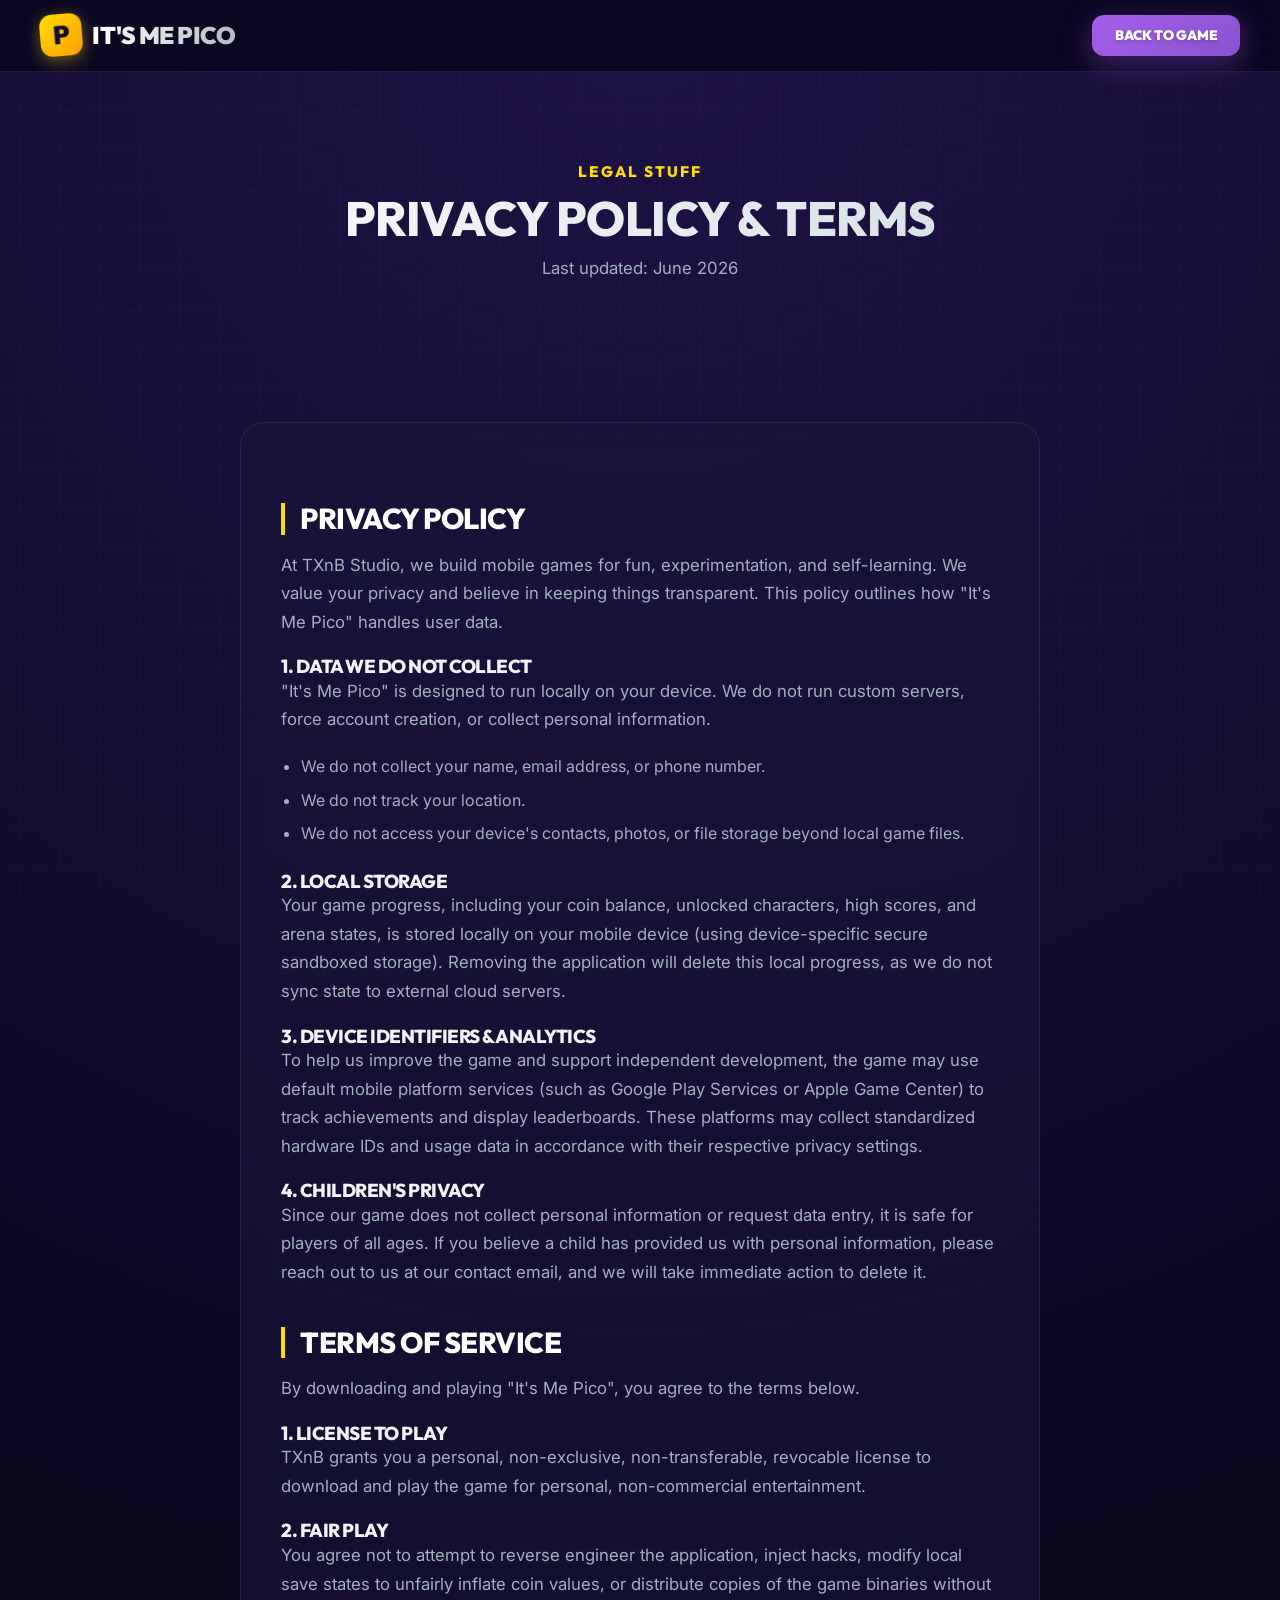
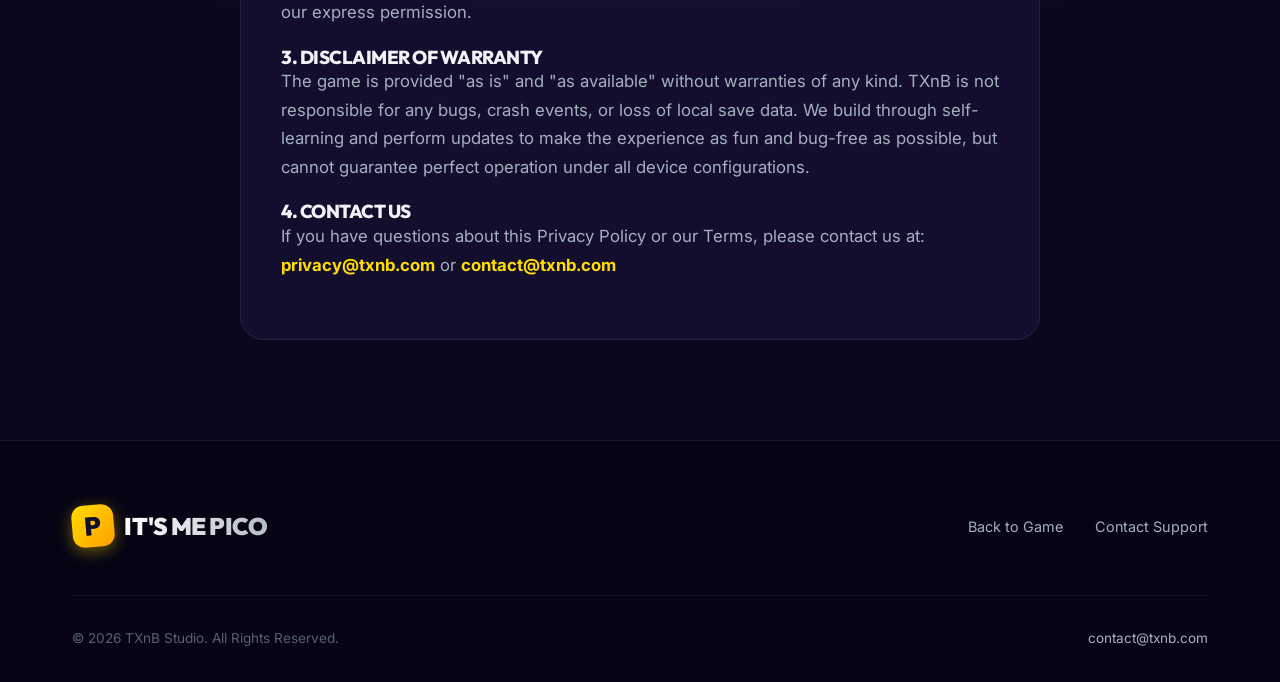
==== privacy.html @ 624c89ad "Initial commit: It's Me Pico mobile game website" ====
<!DOCTYPE html>
<html lang="en">
<head>
  <meta charset="UTF-8">
  <meta name="viewport" content="width=device-width, initial-scale=1.0">
  
  <!-- SEO Meta Tags -->
  <title>Privacy Policy & Terms | It's Me Pico by TXnB</title>
  <meta name="description" content="Read the Privacy Policy and Terms of Service for It's Me Pico, the mobile tile-coloring territory control game developed by TXnB.">
  <meta name="robots" content="noindex, follow">

  <!-- Favicon & Stylesheet -->
  <link rel="icon" type="image/png" href="assets/images/base_pico.png">
  <link rel="stylesheet" href="css/style.css">
</head>
<body>

  <!-- Floating Particles Canvas -->
  <canvas id="particles-canvas" aria-hidden="true"></canvas>

  <!-- Header Navigation -->
  <header class="main-header scrolled" id="header-nav-policy">
    <div class="nav-container">
      <a href="index.html" class="logo-link" id="nav-logo-link-policy">
        <div class="logo-icon" aria-hidden="true">P</div>
        <span class="logo-text">IT'S ME PICO</span>
      </a>
      <a href="index.html" class="btn btn-secondary" id="btn-back-home" style="padding: 0.6rem 1.4rem; font-size: 0.85rem; border-radius: 12px;">Back to Game</a>
    </div>
  </header>

  <!-- Policy Hero Section -->
  <section class="policy-hero" id="policy-hero">
    <div class="section-container" style="text-align: center;">
      <span class="section-subtitle">LEGAL STUFF</span>
      <h1 class="section-title">Privacy Policy & Terms</h1>
      <p style="margin-top: 10px; color: #a4b0be;">Last updated: June 2026</p>
    </div>
  </section>

  <!-- Policy Content Section -->
  <section class="policy-body" id="policy-content">
    <div class="section-container">
      <div class="glass-panel policy-text" id="policy-details-panel">
        
        <h2>Privacy Policy</h2>
        <p>
          At TXnB Studio, we build mobile games for fun, experimentation, and self-learning. We value your privacy and believe in keeping things transparent. This policy outlines how "It's Me Pico" handles user data.
        </p>
        
        <h3>1. Data We Do Not Collect</h3>
        <p>
          "It's Me Pico" is designed to run locally on your device. We do not run custom servers, force account creation, or collect personal information. 
        </p>
        <ul>
          <li>We do not collect your name, email address, or phone number.</li>
          <li>We do not track your location.</li>
          <li>We do not access your device's contacts, photos, or file storage beyond local game files.</li>
        </ul>

        <h3>2. Local Storage</h3>
        <p>
          Your game progress, including your coin balance, unlocked characters, high scores, and arena states, is stored locally on your mobile device (using device-specific secure sandboxed storage). Removing the application will delete this local progress, as we do not sync state to external cloud servers.
        </p>

        <h3>3. Device Identifiers & Analytics</h3>
        <p>
          To help us improve the game and support independent development, the game may use default mobile platform services (such as Google Play Services or Apple Game Center) to track achievements and display leaderboards. These platforms may collect standardized hardware IDs and usage data in accordance with their respective privacy settings.
        </p>

        <h3>4. Children's Privacy</h3>
        <p>
          Since our game does not collect personal information or request data entry, it is safe for players of all ages. If you believe a child has provided us with personal information, please reach out to us at our contact email, and we will take immediate action to delete it.
        </p>

        <h2 id="terms">Terms of Service</h2>
        <p>
          By downloading and playing "It's Me Pico", you agree to the terms below.
        </p>
        
        <h3>1. License to Play</h3>
        <p>
          TXnB grants you a personal, non-exclusive, non-transferable, revocable license to download and play the game for personal, non-commercial entertainment.
        </p>

        <h3>2. Fair Play</h3>
        <p>
          You agree not to attempt to reverse engineer the application, inject hacks, modify local save states to unfairly inflate coin values, or distribute copies of the game binaries without our express permission.
        </p>

        <h3>3. Disclaimer of Warranty</h3>
        <p>
          The game is provided "as is" and "as available" without warranties of any kind. TXnB is not responsible for any bugs, crash events, or loss of local save data. We build through self-learning and perform updates to make the experience as fun and bug-free as possible, but cannot guarantee perfect operation under all device configurations.
        </p>

        <h3>4. Contact Us</h3>
        <p>
          If you have questions about this Privacy Policy or our Terms, please contact us at:
          <br>
          <strong style="color: var(--pico-yellow);">privacy@txnb.com</strong> or <strong style="color: var(--pico-yellow);">contact@txnb.com</strong>
        </p>

      </div>
    </div>
  </section>

  <!-- Footer -->
  <footer class="main-footer" id="footer-navigation-policy">
    <div class="section-container">
      <div class="footer-top">
        <a href="index.html" class="logo-link" id="footer-logo-link-policy">
          <div class="logo-icon" aria-hidden="true">P</div>
          <span class="logo-text">IT'S ME PICO</span>
        </a>
        <div class="footer-nav">
          <a href="index.html" class="footer-nav-link" id="footer-link-home-policy">Back to Game</a>
          <a href="index.html#contact" class="footer-nav-link" id="footer-link-support-policy">Contact Support</a>
        </div>
      </div>
      
      <div class="footer-bottom">
        <div class="copyright-text" id="footer-copyright-readout-policy">© 2026 TXnB Studio. All Rights Reserved.</div>
        <div class="footer-email" id="footer-contact-email-policy">contact@txnb.com</div>
      </div>
    </div>
  </footer>

  <!-- Scripts -->
  <script src="js/particles.js"></script>
</body>
</html>
---- css/style.css ----
/*
 * CSS Style System - It's Me Pico Gaming Website
 * Designed by Antigravity (Google DeepMind)
 * Theme: Clash Royale, Fall Guys, & Monument Valley fusion
 */

@import url('https://fonts.googleapis.com/css2?family=Outfit:wght@400;600;800;900&family=Inter:wght@300;400;600;700&display=swap');

:root {
  /* Colors */
  --bg-dark: #0a071e;
  --bg-dark-purple: #120e2e;
  --bg-card: rgba(25, 20, 58, 0.6);
  --border-glass: rgba(255, 255, 255, 0.08);
  --border-glass-hover: rgba(255, 255, 255, 0.2);
  
  --pico-yellow: #FFDD00;
  --pico-yellow-glow: rgba(255, 221, 0, 0.4);
  --pico-purple: #9b51e0;
  --pico-purple-glow: rgba(155, 81, 224, 0.4);
  --pico-red: #ff4757;
  --pico-red-glow: rgba(255, 71, 87, 0.4);
  --pico-blue: #2ed573;
  --pico-blue-glow: rgba(46, 213, 115, 0.4);
  --pico-white: #ffffff;
  --pico-cream: #f1f2f6;

  /* Typography */
  --font-heading: 'Outfit', sans-serif;
  --font-body: 'Inter', sans-serif;
  
  /* Layout */
  --container-width: 1200px;
  --transition-smooth: all 0.3s cubic-bezier(0.25, 0.8, 0.25, 1);
  --transition-bounce: all 0.5s cubic-bezier(0.175, 0.885, 0.32, 1.275);
}

/* Reset */
* {
  margin: 0;
  padding: 0;
  box-sizing: border-box;
  outline: none;
}

html {
  scroll-behavior: smooth;
  font-size: 16px;
  background-color: var(--bg-dark);
}

body {
  font-family: var(--font-body);
  color: var(--pico-cream);
  line-height: 1.6;
  overflow-x: hidden;
  position: relative;
  background: radial-gradient(circle at 50% 0%, #1e1346 0%, var(--bg-dark) 70%);
}

/* Background Grid Overlay */
body::before {
  content: '';
  position: fixed;
  top: 0;
  left: 0;
  width: 100vw;
  height: 100vh;
  background-image: 
    linear-gradient(rgba(255, 255, 255, 0.02) 1px, transparent 1px),
    linear-gradient(90deg, rgba(255, 255, 255, 0.02) 1px, transparent 1px);
  background-size: 40px 40px;
  background-position: center;
  z-index: 1;
  pointer-events: none;
}

canvas#particles-canvas {
  position: fixed;
  top: 0;
  left: 0;
  width: 100%;
  height: 100%;
  z-index: 2;
  pointer-events: none;
}

/* Typography & Headers */
h1, h2, h3, h4, h5, h6 {
  font-family: var(--font-heading);
  font-weight: 800;
  text-transform: uppercase;
  letter-spacing: -0.5px;
  line-height: 1.1;
}

p {
  color: #a4b0be;
  font-size: 1.05rem;
}

a {
  text-decoration: none;
  color: inherit;
}

/* Buttons */
.btn {
  display: inline-flex;
  align-items: center;
  justify-content: center;
  padding: 1rem 2.2rem;
  font-family: var(--font-heading);
  font-weight: 900;
  font-size: 1.1rem;
  text-transform: uppercase;
  border-radius: 50px;
  border: none;
  cursor: pointer;
  position: relative;
  overflow: hidden;
  transition: var(--transition-bounce);
  box-shadow: 0 8px 24px rgba(0, 0, 0, 0.3);
  text-shadow: 0 2px 4px rgba(0,0,0,0.2);
  z-index: 10;
}

.btn-primary {
  background: linear-gradient(135deg, #ffe000 0%, #ff9f00 100%);
  color: #2f3542;
  box-shadow: 0 8px 30px var(--pico-yellow-glow);
}

.btn-primary:hover {
  transform: translateY(-4px) scale(1.03);
  box-shadow: 0 12px 35px rgba(255, 221, 0, 0.6);
}

.btn-secondary {
  background: linear-gradient(135deg, #a55eea 0%, #8854d0 100%);
  color: #fff;
  box-shadow: 0 8px 30px var(--pico-purple-glow);
}

.btn-secondary:hover {
  transform: translateY(-4px) scale(1.03);
  box-shadow: 0 12px 35px rgba(155, 81, 224, 0.6);
}

.btn::after {
  content: '';
  position: absolute;
  top: -50%;
  left: -60%;
  width: 30%;
  height: 200%;
  background: rgba(255, 255, 255, 0.35);
  transform: rotate(30deg);
  transition: none;
  pointer-events: none;
}

.btn:hover::after {
  left: 140%;
  transition: all 0.6s ease-in-out;
}

.btn-download-icon {
  margin-right: 12px;
  width: 24px;
  height: 24px;
  fill: currentColor;
}

/* Glassmorphism Containers */
.glass-panel {
  background: var(--bg-card);
  backdrop-filter: blur(12px);
  -webkit-backdrop-filter: blur(12px);
  border: 1px solid var(--border-glass);
  border-radius: 24px;
  padding: 2.5rem;
  transition: var(--transition-smooth);
}

.glass-panel:hover {
  border-color: var(--border-glass-hover);
  box-shadow: 0 15px 35px rgba(0, 0, 0, 0.4);
}

/* Header & Navigation */
header.main-header {
  position: fixed;
  top: 0;
  left: 0;
  width: 100%;
  padding: 1.25rem 2rem;
  z-index: 100;
  transition: var(--transition-smooth);
}

header.main-header.scrolled {
  background: rgba(10, 7, 30, 0.85);
  backdrop-filter: blur(16px);
  -webkit-backdrop-filter: blur(16px);
  border-bottom: 1px solid var(--border-glass);
  padding: 0.9rem 2rem;
}

.nav-container {
  max-width: var(--container-width);
  margin: 0 auto;
  display: flex;
  justify-content: space-between;
  align-items: center;
}

.logo-link {
  display: flex;
  align-items: center;
  gap: 10px;
}

.logo-icon {
  width: 42px;
  height: 42px;
  background: linear-gradient(135deg, var(--pico-yellow) 0%, #ff9f00 100%);
  border-radius: 12px;
  display: flex;
  align-items: center;
  justify-content: center;
  font-family: var(--font-heading);
  font-weight: 900;
  font-size: 1.6rem;
  color: #120e2e;
  box-shadow: 0 4px 15px var(--pico-yellow-glow);
  transform: rotate(-5deg);
  transition: var(--transition-bounce);
}

.logo-link:hover .logo-icon {
  transform: rotate(5deg) scale(1.1);
}

.logo-text {
  font-family: var(--font-heading);
  font-weight: 900;
  font-size: 1.5rem;
  letter-spacing: -0.5px;
  background: linear-gradient(to right, #fff, #b2bec3);
  -webkit-background-clip: text;
  -webkit-text-fill-color: transparent;
}

.main-nav ul {
  display: flex;
  list-style: none;
  gap: 2rem;
  align-items: center;
}

.nav-link {
  font-family: var(--font-heading);
  font-weight: 600;
  font-size: 0.95rem;
  text-transform: uppercase;
  letter-spacing: 0.5px;
  color: #a4b0be;
  transition: var(--transition-smooth);
  position: relative;
  padding: 5px 0;
}

.nav-link::after {
  content: '';
  position: absolute;
  bottom: 0;
  left: 0;
  width: 0;
  height: 3px;
  background: var(--pico-yellow);
  border-radius: 3px;
  transition: var(--transition-smooth);
}

.nav-link:hover {
  color: #fff;
}

.nav-link:hover::after {
  width: 100%;
}

/* Mobile Nav Toggle */
.mobile-toggle {
  display: none;
  background: none;
  border: none;
  cursor: pointer;
  flex-direction: column;
  gap: 6px;
  z-index: 110;
}

.mobile-toggle span {
  display: block;
  width: 28px;
  height: 3px;
  background-color: #fff;
  border-radius: 3px;
  transition: var(--transition-smooth);
}

/* Hero Section */
.hero {
  position: relative;
  min-height: 100vh;
  padding-top: 150px;
  padding-bottom: 80px;
  display: flex;
  align-items: center;
  overflow: hidden;
  z-index: 5;
}

.hero-container {
  max-width: var(--container-width);
  margin: 0 auto;
  padding: 0 2rem;
  width: 100%;
  display: grid;
  grid-template-columns: 1.1fr 0.9fr;
  gap: 4rem;
  align-items: center;
}

.hero-badge {
  display: inline-flex;
  align-items: center;
  background: rgba(255, 221, 0, 0.1);
  border: 1px solid rgba(255, 221, 0, 0.2);
  color: var(--pico-yellow);
  padding: 6px 16px;
  border-radius: 50px;
  font-family: var(--font-heading);
  font-weight: 800;
  font-size: 0.85rem;
  text-transform: uppercase;
  letter-spacing: 1px;
  margin-bottom: 1.5rem;
  animation: pulse-ring 2s infinite;
}

.hero-title {
  font-size: 4.8rem;
  line-height: 0.95;
  margin-bottom: 0.5rem;
  background: linear-gradient(135deg, #fff 30%, #ffd200 100%);
  -webkit-background-clip: text;
  -webkit-text-fill-color: transparent;
  filter: drop-shadow(0 4px 12px rgba(0,0,0,0.3));
}

.hero-subtitle {
  font-size: 2.2rem;
  color: var(--pico-purple);
  margin-bottom: 1.5rem;
  font-family: var(--font-heading);
  text-transform: uppercase;
  font-weight: 900;
}

.hero-desc {
  font-size: 1.2rem;
  margin-bottom: 2.5rem;
  color: #b2bec3;
  max-width: 550px;
}

.hero-actions {
  display: flex;
  gap: 1.5rem;
  flex-wrap: wrap;
}

.hero-media {
  position: relative;
  display: flex;
  justify-content: center;
  align-items: center;
}

.hero-arena-bg {
  position: absolute;
  width: 140%;
  height: 140%;
  object-fit: contain;
  opacity: 0.35;
  filter: blur(10px);
  pointer-events: none;
  animation: float 8s ease-in-out infinite alternate;
  z-index: 1;
}

.hero-canvas-frame {
  position: relative;
  z-index: 3;
  width: 320px;
  height: 580px;
  background: #0d0925;
  border-radius: 36px;
  border: 10px solid #221c4b;
  box-shadow: 0 25px 60px rgba(0,0,0,0.6), 0 0 40px rgba(155, 81, 224, 0.2);
  overflow: hidden;
  transform: rotate(2deg);
  transition: var(--transition-bounce);
}

.hero-canvas-frame:hover {
  transform: rotate(0deg) scale(1.02);
  box-shadow: 0 35px 80px rgba(0,0,0,0.8), 0 0 50px rgba(255, 221, 0, 0.3);
}

/* Simulated Gameplay Battle inside Frame */
.mini-gameplay-container {
  width: 100%;
  height: 100%;
  position: relative;
  display: flex;
  flex-direction: column;
}

.mini-gameplay-header {
  height: 60px;
  background: #19143a;
  border-bottom: 2px solid #221c4b;
  display: flex;
  align-items: center;
  justify-content: space-between;
  padding: 0 15px;
  font-family: var(--font-heading);
  z-index: 5;
}

.mini-timer {
  background: #ff4757;
  padding: 4px 10px;
  border-radius: 10px;
  font-size: 0.85rem;
  font-weight: 800;
  letter-spacing: 0.5px;
}

.mini-score-bar {
  flex: 1;
  margin: 0 10px;
  height: 16px;
  background: #2f2560;
  border-radius: 8px;
  overflow: hidden;
  display: flex;
  position: relative;
}

.mini-score-left {
  width: 50%;
  background: var(--pico-yellow);
  transition: width 0.3s ease;
}

.mini-score-right {
  width: 50%;
  background: var(--pico-purple);
  transition: width 0.3s ease;
}

.mini-score-text {
  position: absolute;
  top: 0;
  left: 0;
  width: 100%;
  height: 100%;
  display: flex;
  justify-content: space-between;
  align-items: center;
  padding: 0 8px;
  font-size: 0.65rem;
  font-weight: 900;
  color: #fff;
  text-shadow: 1px 1px 0 rgba(0,0,0,0.8);
}

.mini-coins-hud {
  font-size: 0.8rem;
  font-weight: 900;
  color: var(--pico-yellow);
  display: flex;
  align-items: center;
  gap: 3px;
}

.mini-gameplay-grid {
  flex: 1;
  background: #110d29;
  display: grid;
  grid-template-columns: repeat(6, 1fr);
  grid-template-rows: repeat(10, 1fr);
  gap: 2px;
  padding: 6px;
  position: relative;
}

.mini-grid-tile {
  background: #1c1642;
  border-radius: 4px;
  transition: background-color 0.4s ease, transform 0.2s ease;
}

.mini-grid-tile.colored-yellow {
  background-color: var(--pico-yellow);
  box-shadow: inset 0 0 6px rgba(0,0,0,0.15), 0 0 4px var(--pico-yellow-glow);
}

.mini-grid-tile.colored-purple {
  background-color: var(--pico-purple);
  box-shadow: inset 0 0 6px rgba(0,0,0,0.15), 0 0 4px var(--pico-purple-glow);
}

/* Characters floating inside the grid */
.mini-character {
  position: absolute;
  width: 32px;
  height: 32px;
  border-radius: 50%;
  display: flex;
  align-items: center;
  justify-content: center;
  font-weight: 900;
  font-size: 0.9rem;
  box-shadow: 0 4px 10px rgba(0,0,0,0.5);
  transition: left 0.4s cubic-bezier(0.18, 0.89, 0.32, 1.28), top 0.4s cubic-bezier(0.18, 0.89, 0.32, 1.28);
  z-index: 4;
}

.mini-character.yellow-char {
  background: var(--pico-yellow);
  border: 2px solid #fff;
  color: #000;
}

.mini-character.purple-char {
  background: var(--pico-purple);
  border: 2px solid #fff;
  color: #fff;
}

.mini-particles-layer {
  position: absolute;
  top: 0;
  left: 0;
  width: 100%;
  height: 100%;
  pointer-events: none;
  z-index: 3;
}

/* Sections General */
section {
  position: relative;
  z-index: 10;
  padding: 100px 0;
}

.section-container {
  max-width: var(--container-width);
  margin: 0 auto;
  padding: 0 2rem;
}

.section-header {
  text-align: center;
  margin-bottom: 4.5rem;
}

.section-subtitle {
  color: var(--pico-yellow);
  font-family: var(--font-heading);
  font-weight: 800;
  font-size: 0.95rem;
  letter-spacing: 2px;
  text-transform: uppercase;
  display: block;
  margin-bottom: 0.5rem;
}

.section-title {
  font-size: 3rem;
  background: linear-gradient(to right, #fff, #cfd9df);
  -webkit-background-clip: text;
  -webkit-text-fill-color: transparent;
}

/* About Section */
.about-grid {
  display: grid;
  grid-template-columns: 1fr 1fr;
  gap: 4rem;
  align-items: center;
}

.about-features {
  display: grid;
  grid-template-columns: 1fr 1fr;
  gap: 1.5rem;
}

.feature-badge {
  background: rgba(255, 255, 255, 0.03);
  border: 1px solid var(--border-glass);
  border-radius: 16px;
  padding: 1.5rem;
  transition: var(--transition-smooth);
  display: flex;
  flex-direction: column;
  gap: 10px;
}

.feature-badge:hover {
  background: rgba(255, 255, 255, 0.06);
  border-color: rgba(255, 221, 0, 0.3);
  transform: translateY(-5px);
}

.feature-icon {
  width: 48px;
  height: 48px;
  border-radius: 12px;
  background: rgba(155, 81, 224, 0.15);
  border: 1px solid rgba(155, 81, 224, 0.3);
  display: flex;
  align-items: center;
  justify-content: center;
  color: #a55eea;
  font-size: 1.4rem;
}

.feature-badge:nth-child(even) .feature-icon {
  background: rgba(255, 221, 0, 0.15);
  border: 1px solid rgba(255, 221, 0, 0.3);
  color: var(--pico-yellow);
}

.feature-badge h3 {
  font-size: 1.1rem;
  letter-spacing: 0.5px;
}

.feature-badge p {
  font-size: 0.9rem;
  line-height: 1.4;
}

.about-text-content h2 {
  font-size: 2.4rem;
  margin-bottom: 1.5rem;
  line-height: 1.2;
}

.about-text-content p {
  margin-bottom: 1.8rem;
  line-height: 1.7;
}

/* Characters Section */
.char-showcase-container {
  display: grid;
  grid-template-columns: 1.2fr 0.8fr;
  gap: 3.5rem;
  align-items: center;
}

.char-details-panel {
  display: flex;
  flex-direction: column;
  gap: 20px;
}

.char-main-preview {
  width: 100%;
  height: 380px;
  background: radial-gradient(circle at center, #291c5c 0%, #110c2e 100%);
  border-radius: 24px;
  border: 2px solid rgba(255, 221, 0, 0.2);
  display: flex;
  align-items: center;
  justify-content: center;
  position: relative;
  overflow: hidden;
  box-shadow: inset 0 0 50px rgba(0,0,0,0.5);
}

.char-preview-bg-glow {
  position: absolute;
  width: 300px;
  height: 300px;
  border-radius: 50%;
  background: var(--pico-yellow-glow);
  filter: blur(80px);
  z-index: 1;
  transition: var(--transition-smooth);
}

.char-preview-img {
  width: 100%;
  height: 100%;
  object-fit: cover;
  z-index: 2;
  transition: var(--transition-bounce);
  animation: float 4s ease-in-out infinite alternate;
}

.char-stats-overlay {
  position: absolute;
  bottom: 20px;
  left: 20px;
  background: rgba(10, 7, 30, 0.8);
  border: 1px solid var(--border-glass);
  padding: 10px 18px;
  border-radius: 14px;
  z-index: 3;
}

.char-type-badge {
  font-family: var(--font-heading);
  font-weight: 900;
  font-size: 0.8rem;
  letter-spacing: 0.5px;
  text-transform: uppercase;
}

.char-grid-selection {
  display: grid;
  grid-template-columns: repeat(auto-fit, minmax(130px, 1fr));
  gap: 1.25rem;
}

.char-thumbnail-card {
  background: rgba(255, 255, 255, 0.02);
  border: 2px solid var(--border-glass);
  border-radius: 20px;
  padding: 1.2rem;
  display: flex;
  flex-direction: column;
  align-items: center;
  gap: 12px;
  cursor: pointer;
  transition: var(--transition-bounce);
  position: relative;
  overflow: hidden;
}

.char-thumbnail-card img {
  width: 85px;
  height: 85px;
  object-fit: cover;
  border-radius: 12px;
  transition: var(--transition-bounce);
}

.char-thumbnail-card h4 {
  font-size: 0.95rem;
  text-align: center;
  letter-spacing: 0.5px;
}

.char-thumbnail-card.active {
  background: rgba(255, 221, 0, 0.08);
  border-color: var(--pico-yellow);
  box-shadow: 0 0 20px rgba(255, 221, 0, 0.2);
}

.char-thumbnail-card.active img {
  transform: scale(1.1) translateY(-4px);
}

.char-thumbnail-card.coming-soon {
  opacity: 0.65;
  cursor: not-allowed;
}

.char-thumbnail-card.coming-soon::after {
  content: 'SOON';
  position: absolute;
  top: 10px;
  right: -25px;
  background: #ff4757;
  color: #fff;
  font-size: 0.6rem;
  font-weight: 900;
  font-family: var(--font-heading);
  padding: 3px 25px;
  transform: rotate(45deg);
}

/* Arenas Section */
.arenas-scroller {
  overflow-x: auto;
  padding: 20px 0;
  display: flex;
  gap: 1.8rem;
  scrollbar-width: none; /* Firefox */
}

.arenas-scroller::-webkit-scrollbar {
  display: none; /* Chrome/Safari */
}

.arena-card {
  flex: 0 0 260px;
  background: rgba(25, 20, 58, 0.5);
  border: 1px solid var(--border-glass);
  border-radius: 20px;
  padding: 1.5rem;
  text-align: center;
  transition: var(--transition-bounce);
  position: relative;
  overflow: hidden;
}

.arena-card:hover {
  transform: translateY(-8px);
  border-color: var(--pico-yellow);
}

.arena-num {
  font-family: var(--font-heading);
  font-weight: 900;
  font-size: 0.85rem;
  color: rgba(255, 255, 255, 0.35);
  letter-spacing: 1px;
  display: block;
  margin-bottom: 12px;
}

.arena-preview-visual {
  width: 100%;
  height: 150px;
  border-radius: 12px;
  margin-bottom: 1.25rem;
  display: flex;
  align-items: center;
  justify-content: center;
  position: relative;
  overflow: hidden;
}

.arena-card:nth-child(1) .arena-preview-visual {
  background: linear-gradient(135deg, #1e3799, #3867d6);
}

.arena-card:nth-child(2) .arena-preview-visual {
  background: linear-gradient(135deg, #5f27cd, #341f97);
}

.arena-card:nth-child(3) .arena-preview-visual {
  background: linear-gradient(135deg, #4b7bec, #3867d6);
}

.arena-card:nth-child(4) .arena-preview-visual {
  background: linear-gradient(135deg, #eb3b5a, #b71540);
}

.arena-card:nth-child(5) .arena-preview-visual {
  background: linear-gradient(135deg, #0fbcf9, #05c46b);
}

.arena-visual-block {
  width: 60px;
  height: 60px;
  border-radius: 12px;
  box-shadow: 0 8px 20px rgba(0,0,0,0.3);
  transform: rotate(-15deg);
  transition: var(--transition-bounce);
}

.arena-card:hover .arena-visual-block {
  transform: rotate(10deg) scale(1.15);
}

.arena-name {
  font-size: 1.3rem;
  margin-bottom: 8px;
  letter-spacing: 0.5px;
}

.arena-desc {
  font-size: 0.85rem;
  color: #a4b0be;
  line-height: 1.4;
}

.arena-status-badge {
  position: absolute;
  top: 15px;
  right: 15px;
  background: rgba(255,255,255,0.1);
  padding: 4px 10px;
  border-radius: 50px;
  font-size: 0.65rem;
  font-weight: 800;
  font-family: var(--font-heading);
  letter-spacing: 0.5px;
}

.arena-status-badge.coming-soon {
  background: #ff4757;
  color: white;
}

/* Progression Flow */
.progression-loop {
  display: flex;
  justify-content: space-between;
  align-items: center;
  flex-wrap: wrap;
  gap: 1.5rem;
  margin-top: 3rem;
  position: relative;
}

.progression-step {
  flex: 1;
  min-width: 150px;
  background: rgba(255, 255, 255, 0.02);
  border: 1px solid var(--border-glass);
  border-radius: 20px;
  padding: 1.5rem 1rem;
  text-align: center;
  transition: var(--transition-bounce);
  cursor: pointer;
  z-index: 5;
}

.progression-step:hover {
  transform: scale(1.05) translateY(-5px);
  background: rgba(255, 255, 255, 0.05);
  border-color: var(--pico-yellow);
}

.progression-step-num {
  width: 32px;
  height: 32px;
  background: var(--pico-purple);
  color: white;
  border-radius: 50%;
  display: inline-flex;
  align-items: center;
  justify-content: center;
  font-weight: 900;
  margin-bottom: 12px;
  font-size: 0.9rem;
}

.progression-step:nth-child(even) .progression-step-num {
  background: var(--pico-yellow);
  color: #000;
}

.progression-step-title {
  font-size: 1rem;
  margin-bottom: 6px;
  letter-spacing: 0.5px;
}

.progression-step-desc {
  font-size: 0.75rem;
  color: #a4b0be;
}

.progression-arrow {
  font-size: 1.8rem;
  color: rgba(255, 255, 255, 0.15);
  display: flex;
  align-items: center;
  justify-content: center;
  animation: pulse-arrow 1.5s infinite alternate;
}

/* Screenshots Gallery Carousel */
.screenshots-carousel-wrapper {
  position: relative;
  margin-top: 2rem;
}

.screenshots-carousel {
  display: flex;
  overflow-x: auto;
  gap: 2rem;
  padding: 20px;
  scroll-snap-type: x mandatory;
  scrollbar-width: none;
}

.screenshots-carousel::-webkit-scrollbar {
  display: none;
}

.screenshot-slide {
  flex: 0 0 280px;
  height: 500px;
  scroll-snap-align: center;
  border-radius: 24px;
  overflow: hidden;
  box-shadow: 0 15px 35px rgba(0, 0, 0, 0.5);
  border: 4px solid var(--bg-card);
  transition: var(--transition-bounce);
  cursor: grab;
}

.screenshot-slide:hover {
  transform: scale(1.03) rotate(1deg);
  border-color: var(--pico-yellow);
}

.screenshot-slide img {
  width: 100%;
  height: 100%;
  object-fit: cover;
}

/* Roadmap Grid */
.roadmap-timeline {
  position: relative;
  max-width: 800px;
  margin: 0 auto;
}

.roadmap-timeline::before {
  content: '';
  position: absolute;
  top: 0;
  left: 50%;
  transform: translateX(-50%);
  width: 4px;
  height: 100%;
  background: linear-gradient(to bottom, var(--pico-purple), var(--pico-yellow), var(--pico-red));
  border-radius: 2px;
}

.roadmap-item {
  width: 50%;
  padding: 20px 40px;
  position: relative;
}

.roadmap-item:nth-child(odd) {
  left: 0;
  text-align: right;
}

.roadmap-item:nth-child(even) {
  left: 50%;
  text-align: left;
}

.roadmap-item::after {
  content: '';
  position: absolute;
  top: 30px;
  width: 20px;
  height: 20px;
  border-radius: 50%;
  background: var(--bg-dark);
  border: 4px solid var(--pico-yellow);
  z-index: 5;
}

.roadmap-item:nth-child(odd)::after {
  right: -10px;
}

.roadmap-item:nth-child(even)::after {
  left: -10px;
}

.roadmap-card {
  background: var(--bg-card);
  border: 1px solid var(--border-glass);
  border-radius: 18px;
  padding: 1.5rem;
  transition: var(--transition-smooth);
}

.roadmap-card:hover {
  border-color: rgba(255, 221, 0, 0.4);
}

.roadmap-phase {
  font-family: var(--font-heading);
  font-weight: 800;
  color: var(--pico-yellow);
  font-size: 0.85rem;
  letter-spacing: 1px;
  margin-bottom: 6px;
  display: block;
}

.roadmap-card h3 {
  font-size: 1.25rem;
  margin-bottom: 8px;
}

.roadmap-card ul {
  list-style: none;
  display: flex;
  flex-direction: column;
  gap: 5px;
}

.roadmap-card li {
  font-size: 0.9rem;
  color: #a4b0be;
  display: inline-flex;
  align-items: center;
  gap: 8px;
}

.roadmap-item:nth-child(odd) li {
  justify-content: flex-end;
}

.roadmap-card li::before {
  content: '✦';
  color: var(--pico-purple);
  font-size: 0.8rem;
}

/* About TXnB Studio */
.txnb-section {
  background: linear-gradient(180deg, transparent, rgba(126, 87, 194, 0.08) 100%);
  border-bottom: 1px solid var(--border-glass);
}

.txnb-card {
  max-width: 850px;
  margin: 0 auto;
  text-align: center;
}

.txnb-studio-badge {
  font-size: 1.2rem;
  color: white;
  background: linear-gradient(135deg, var(--pico-purple) 0%, #d1d8e0 150%);
  padding: 8px 24px;
  border-radius: 10px;
  display: inline-block;
  font-family: var(--font-heading);
  font-weight: 900;
  margin-bottom: 1.5rem;
}

.txnb-card p {
  font-size: 1.2rem;
  line-height: 1.8;
  color: #d1d8e0;
}

/* Contact Section */
.contact-grid {
  display: grid;
  grid-template-columns: 0.8fr 1.2fr;
  gap: 4rem;
  align-items: center;
}

.contact-info {
  display: flex;
  flex-direction: column;
  gap: 1.5rem;
}

.contact-card-glass {
  background: rgba(255, 255, 255, 0.02);
  border: 1px solid var(--border-glass);
  border-radius: 18px;
  padding: 1.5rem;
  display: flex;
  align-items: center;
  gap: 1rem;
}

.contact-card-icon {
  width: 45px;
  height: 45px;
  background: rgba(155, 81, 224, 0.1);
  border-radius: 10px;
  display: flex;
  align-items: center;
  justify-content: center;
  color: var(--pico-purple);
  font-size: 1.3rem;
}

.contact-card-info h4 {
  font-size: 1rem;
  margin-bottom: 2px;
}

.contact-card-info p {
  font-size: 0.85rem;
}

.social-links {
  display: flex;
  gap: 1rem;
  margin-top: 1rem;
}

.social-btn {
  width: 48px;
  height: 48px;
  border-radius: 50%;
  background: rgba(255, 255, 255, 0.03);
  border: 1px solid var(--border-glass);
  display: flex;
  align-items: center;
  justify-content: center;
  color: #a4b0be;
  transition: var(--transition-bounce);
  font-size: 1.2rem;
}

.social-btn:hover {
  background: var(--pico-yellow);
  color: #000;
  border-color: var(--pico-yellow);
  transform: translateY(-5px) scale(1.1);
}

.contact-form {
  display: flex;
  flex-direction: column;
  gap: 1.25rem;
}

.form-group-row {
  display: grid;
  grid-template-columns: 1fr 1fr;
  gap: 1.25rem;
}

.form-input-wrapper {
  display: flex;
  flex-direction: column;
  gap: 6px;
}

.form-input-wrapper label {
  font-family: var(--font-heading);
  font-weight: 800;
  font-size: 0.8rem;
  text-transform: uppercase;
  color: #a4b0be;
  letter-spacing: 0.5px;
}

.form-control {
  background: rgba(10, 7, 30, 0.6);
  border: 1px solid var(--border-glass);
  border-radius: 12px;
  padding: 0.9rem 1.2rem;
  color: white;
  font-family: var(--font-body);
  font-size: 0.95rem;
  transition: var(--transition-smooth);
}

.form-control:focus {
  border-color: var(--pico-purple);
  box-shadow: 0 0 15px rgba(155, 81, 224, 0.3);
  background: rgba(10, 7, 30, 0.8);
}

textarea.form-control {
  resize: vertical;
  min-height: 120px;
}

.form-status-msg {
  display: none;
  font-size: 0.9rem;
  padding: 10px;
  border-radius: 8px;
  font-weight: 600;
  margin-top: 10px;
  text-align: center;
}

.form-status-msg.success {
  background: rgba(46, 213, 115, 0.15);
  border: 1px solid #2ed573;
  color: #2ed573;
  display: block;
}

.form-status-msg.error {
  background: rgba(255, 71, 87, 0.15);
  border: 1px solid #ff4757;
  color: #ff4757;
  display: block;
}

/* Privacy Page / Terms Styles */
.policy-hero {
  padding-top: 160px;
  padding-bottom: 40px;
}

.policy-body {
  padding-bottom: 100px;
}

.policy-text {
  max-width: 800px;
  margin: 0 auto;
}

.policy-text h2 {
  font-size: 1.8rem;
  margin-top: 2.5rem;
  margin-bottom: 1rem;
  color: white;
  border-left: 4px solid var(--pico-yellow);
  padding-left: 15px;
}

.policy-text p {
  margin-bottom: 1.25rem;
  line-height: 1.7;
}

.policy-text ul {
  margin-bottom: 1.5rem;
  padding-left: 20px;
  display: flex;
  flex-direction: column;
  gap: 8px;
}

.policy-text li {
  color: #a4b0be;
}

/* Footer Section */
footer.main-footer {
  background: #060414;
  border-top: 1px solid var(--border-glass);
  padding: 4rem 0 2rem;
  z-index: 10;
  position: relative;
}

.footer-top {
  display: flex;
  justify-content: space-between;
  align-items: center;
  flex-wrap: wrap;
  gap: 2rem;
  margin-bottom: 3rem;
}

.footer-nav {
  display: flex;
  gap: 2rem;
}

.footer-nav-link {
  font-size: 0.9rem;
  color: #a4b0be;
  transition: var(--transition-smooth);
}

.footer-nav-link:hover {
  color: var(--pico-yellow);
}

.footer-bottom {
  border-top: 1px solid rgba(255, 255, 255, 0.05);
  padding-top: 2rem;
  display: flex;
  justify-content: space-between;
  align-items: center;
  flex-wrap: wrap;
  gap: 1rem;
}

.copyright-text {
  font-size: 0.85rem;
  color: #57606f;
}

.footer-email {
  font-size: 0.85rem;
  color: #a4b0be;
}

/* Animations */
@keyframes float {
  0% {
    transform: translateY(0) rotate(2deg);
  }
  100% {
    transform: translateY(-12px) rotate(0deg);
  }
}

@keyframes pulse-ring {
  0% {
    box-shadow: 0 0 0 0 rgba(255, 221, 0, 0.4);
  }
  70% {
    box-shadow: 0 0 0 10px rgba(255, 221, 0, 0);
  }
  100% {
    box-shadow: 0 0 0 0 rgba(255, 221, 0, 0);
  }
}

@keyframes pulse-arrow {
  0% {
    transform: translateX(-4px);
    opacity: 0.5;
  }
  100% {
    transform: translateX(4px);
    opacity: 1;
  }
}

/* Responsive Queries */
@media (max-width: 1024px) {
  .hero-title {
    font-size: 3.8rem;
  }
  .hero-subtitle {
    font-size: 1.8rem;
  }
  .about-grid, .contact-grid {
    grid-template-columns: 1fr;
    gap: 3rem;
  }
  .char-showcase-container {
    grid-template-columns: 1fr;
    gap: 2.5rem;
  }
}

@media (max-width: 768px) {
  header.main-header {
    padding: 1rem;
  }
  .mobile-toggle {
    display: flex;
  }
  .main-nav {
    position: fixed;
    top: 0;
    right: -100%;
    width: 280px;
    height: 100vh;
    background: #0f0b2a;
    box-shadow: -10px 0 30px rgba(0,0,0,0.5);
    z-index: 100;
    transition: var(--transition-bounce);
    padding: 100px 2rem 2rem;
  }
  .main-nav.active {
    right: 0;
  }
  .main-nav ul {
    flex-direction: column;
    align-items: flex-start;
    gap: 2rem;
  }
  .hero-container {
    grid-template-columns: 1fr;
    text-align: center;
    gap: 3rem;
  }
  .hero-desc {
    margin: 0 auto 2rem;
  }
  .hero-actions {
    justify-content: center;
  }
  .hero-canvas-frame {
    width: 290px;
    height: 520px;
  }
  .section-title {
    font-size: 2.2rem;
  }
  .about-features {
    grid-template-columns: 1fr;
  }
  .progression-loop {
    flex-direction: column;
    align-items: stretch;
  }
  .progression-arrow {
    transform: rotate(90deg);
    margin: 10px 0;
    animation: pulse-arrow-vert 1s infinite alternate;
  }
  .roadmap-timeline::before {
    left: 20px;
  }
  .roadmap-item {
    width: 100%;
    padding-left: 50px;
    padding-right: 0;
    text-align: left !important;
  }
  .roadmap-item::after {
    left: 10px !important;
    right: auto !important;
  }
  .roadmap-item:nth-child(even) {
    left: 0;
  }
  .roadmap-item:nth-child(odd) li {
    justify-content: flex-start;
  }
  .form-group-row {
    grid-template-columns: 1fr;
  }
  .footer-top {
    flex-direction: column;
    text-align: center;
  }
  .footer-nav {
    flex-direction: column;
    gap: 1rem;
    align-items: center;
  }
}

@keyframes pulse-arrow-vert {
  0% {
    transform: rotate(90deg) translateX(-4px);
    opacity: 0.5;
  }
  100% {
    transform: rotate(90deg) translateX(4px);
    opacity: 1;
  }
}
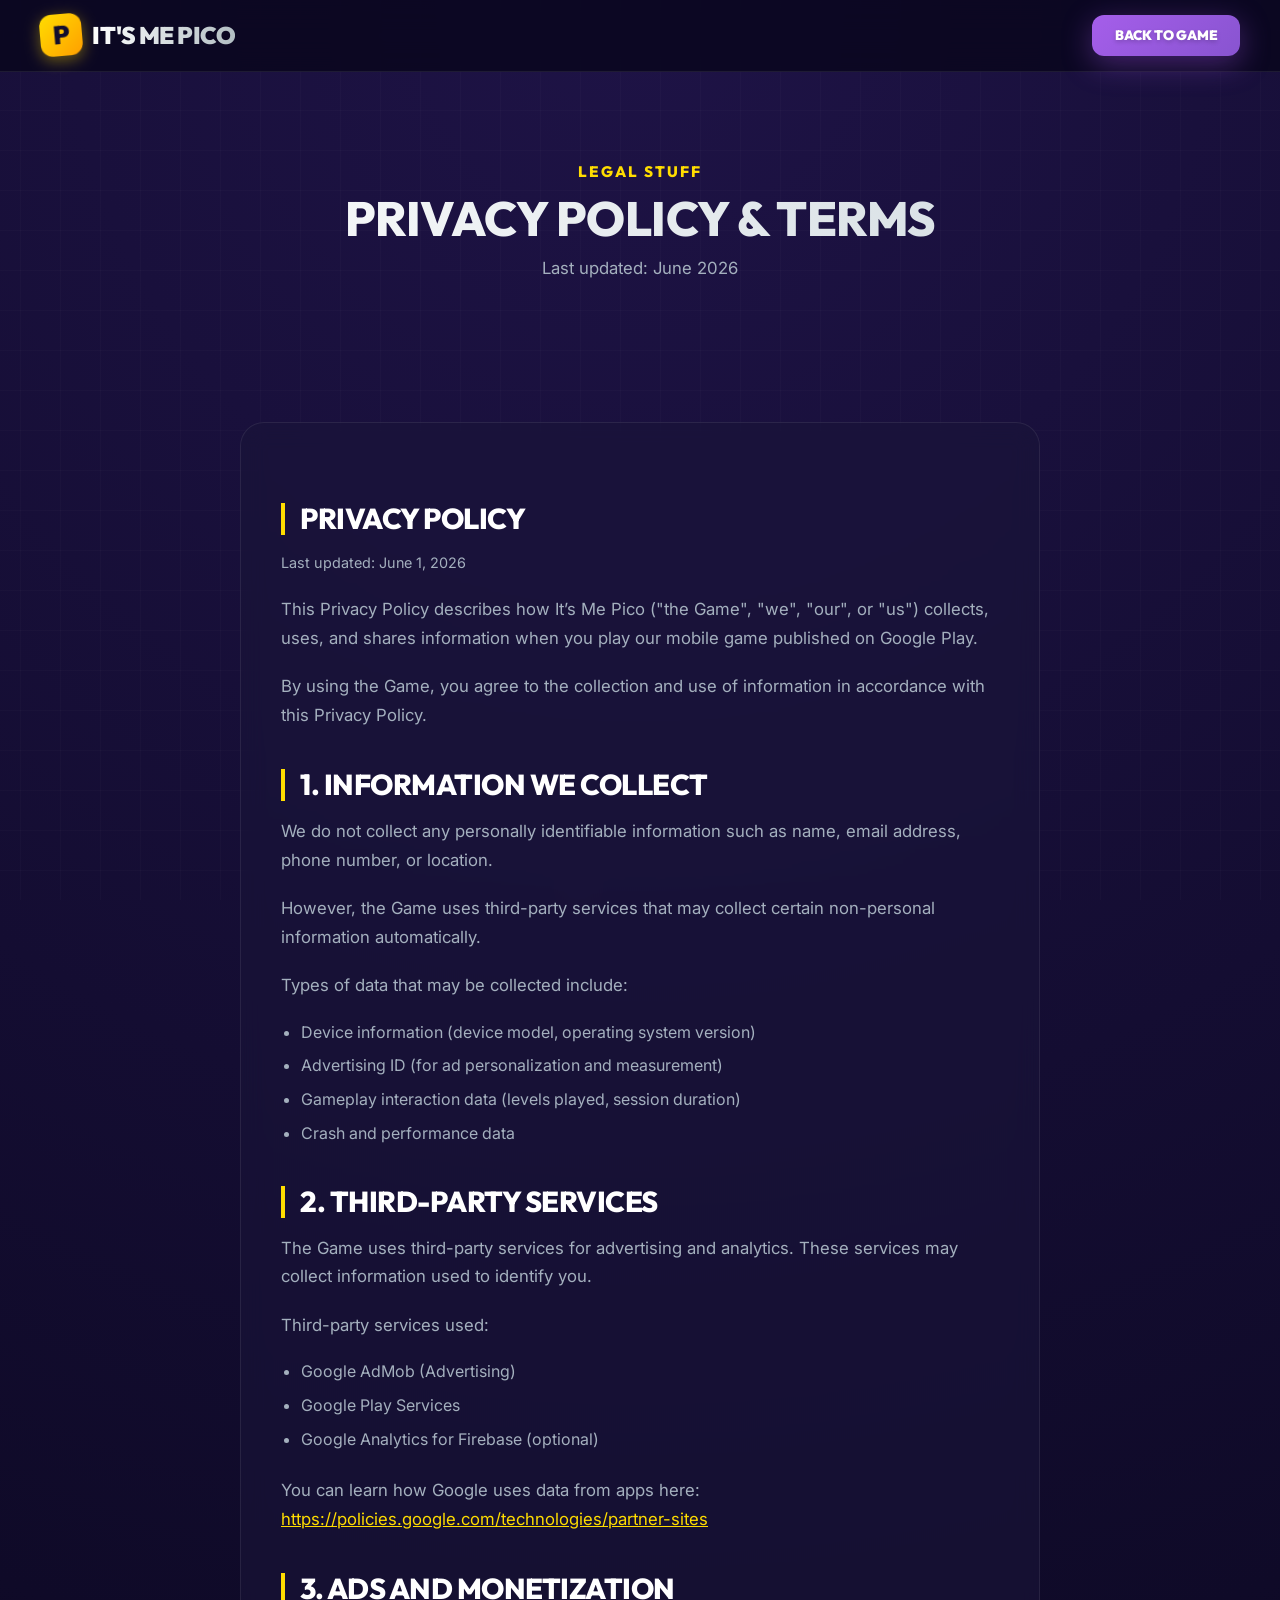
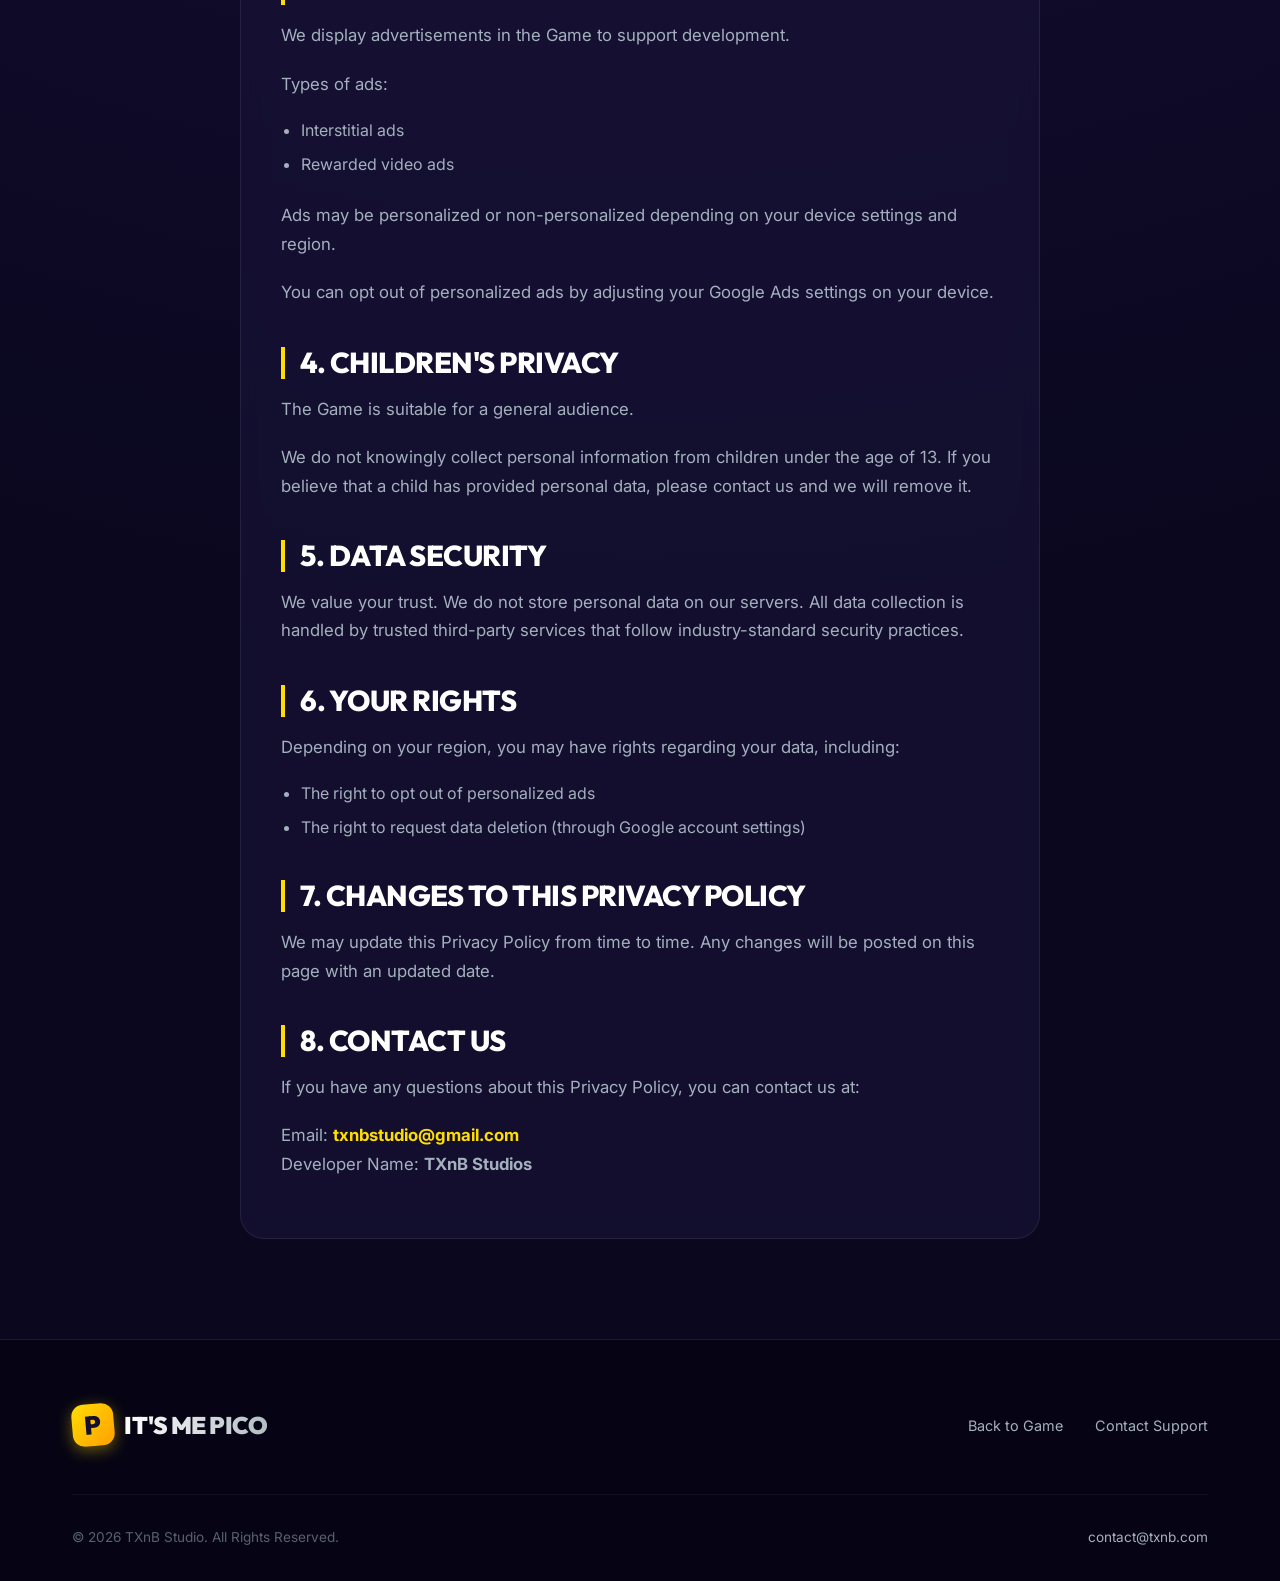
==== commit abb75f5f: "Update Privacy Policy content to official TXnB terms" ====
--- a/privacy.html
+++ b/privacy.html
@@ -44,60 +44,103 @@
       <div class="glass-panel policy-text" id="policy-details-panel">
         
         <h2>Privacy Policy</h2>
+        <p style="margin-top: 10px; color: #a4b0be; font-size: 0.9rem;">Last updated: June 1, 2026</p>
+        
+        <p style="margin-top: 20px;">
+          This Privacy Policy describes how It’s Me Pico ("the Game", "we", "our", or "us") collects, uses, and shares information when you play our mobile game published on Google Play.
+        </p>
         <p>
-          At TXnB Studio, we build mobile games for fun, experimentation, and self-learning. We value your privacy and believe in keeping things transparent. This policy outlines how "It's Me Pico" handles user data.
+          By using the Game, you agree to the collection and use of information in accordance with this Privacy Policy.
         </p>
-        
-        <h3>1. Data We Do Not Collect</h3>
+
+        <h2>1. Information We Collect</h2>
         <p>
-          "It's Me Pico" is designed to run locally on your device. We do not run custom servers, force account creation, or collect personal information. 
+          We do not collect any personally identifiable information such as name, email address, phone number, or location.
+        </p>
+        <p>
+          However, the Game uses third-party services that may collect certain non-personal information automatically.
+        </p>
+        <p>
+          Types of data that may be collected include:
         </p>
         <ul>
-          <li>We do not collect your name, email address, or phone number.</li>
-          <li>We do not track your location.</li>
-          <li>We do not access your device's contacts, photos, or file storage beyond local game files.</li>
+          <li>Device information (device model, operating system version)</li>
+          <li>Advertising ID (for ad personalization and measurement)</li>
+          <li>Gameplay interaction data (levels played, session duration)</li>
+          <li>Crash and performance data</li>
         </ul>
 
-        <h3>2. Local Storage</h3>
+        <h2>2. Third-Party Services</h2>
         <p>
-          Your game progress, including your coin balance, unlocked characters, high scores, and arena states, is stored locally on your mobile device (using device-specific secure sandboxed storage). Removing the application will delete this local progress, as we do not sync state to external cloud servers.
+          The Game uses third-party services for advertising and analytics. These services may collect information used to identify you.
+        </p>
+        <p>
+          Third-party services used:
+        </p>
+        <ul>
+          <li>Google AdMob (Advertising)</li>
+          <li>Google Play Services</li>
+          <li>Google Analytics for Firebase (optional)</li>
+        </ul>
+        <p>
+          You can learn how Google uses data from apps here:
+          <br>
+          <a href="https://policies.google.com/technologies/partner-sites" target="_blank" style="color: var(--pico-yellow); text-decoration: underline;">https://policies.google.com/technologies/partner-sites</a>
         </p>
 
-        <h3>3. Device Identifiers & Analytics</h3>
+        <h2>3. Ads and Monetization</h2>
         <p>
-          To help us improve the game and support independent development, the game may use default mobile platform services (such as Google Play Services or Apple Game Center) to track achievements and display leaderboards. These platforms may collect standardized hardware IDs and usage data in accordance with their respective privacy settings.
+          We display advertisements in the Game to support development.
+        </p>
+        <p>
+          Types of ads:
+        </p>
+        <ul>
+          <li>Interstitial ads</li>
+          <li>Rewarded video ads</li>
+        </ul>
+        <p style="margin-top: 10px;">
+          Ads may be personalized or non-personalized depending on your device settings and region.
+        </p>
+        <p>
+          You can opt out of personalized ads by adjusting your Google Ads settings on your device.
         </p>
 
-        <h3>4. Children's Privacy</h3>
+        <h2>4. Children's Privacy</h2>
         <p>
-          Since our game does not collect personal information or request data entry, it is safe for players of all ages. If you believe a child has provided us with personal information, please reach out to us at our contact email, and we will take immediate action to delete it.
+          The Game is suitable for a general audience.
+        </p>
+        <p>
+          We do not knowingly collect personal information from children under the age of 13. If you believe that a child has provided personal data, please contact us and we will remove it.
         </p>
 
-        <h2 id="terms">Terms of Service</h2>
+        <h2>5. Data Security</h2>
         <p>
-          By downloading and playing "It's Me Pico", you agree to the terms below.
-        </p>
-        
-        <h3>1. License to Play</h3>
-        <p>
-          TXnB grants you a personal, non-exclusive, non-transferable, revocable license to download and play the game for personal, non-commercial entertainment.
+          We value your trust. We do not store personal data on our servers. All data collection is handled by trusted third-party services that follow industry-standard security practices.
         </p>
 
-        <h3>2. Fair Play</h3>
+        <h2>6. Your Rights</h2>
         <p>
-          You agree not to attempt to reverse engineer the application, inject hacks, modify local save states to unfairly inflate coin values, or distribute copies of the game binaries without our express permission.
+          Depending on your region, you may have rights regarding your data, including:
+        </p>
+        <ul>
+          <li>The right to opt out of personalized ads</li>
+          <li>The right to request data deletion (through Google account settings)</li>
+        </ul>
+
+        <h2>7. Changes to This Privacy Policy</h2>
+        <p>
+          We may update this Privacy Policy from time to time. Any changes will be posted on this page with an updated date.
         </p>
 
-        <h3>3. Disclaimer of Warranty</h3>
+        <h2>8. Contact Us</h2>
         <p>
-          The game is provided "as is" and "as available" without warranties of any kind. TXnB is not responsible for any bugs, crash events, or loss of local save data. We build through self-learning and perform updates to make the experience as fun and bug-free as possible, but cannot guarantee perfect operation under all device configurations.
+          If you have any questions about this Privacy Policy, you can contact us at:
         </p>
-
-        <h3>4. Contact Us</h3>
-        <p>
-          If you have questions about this Privacy Policy or our Terms, please contact us at:
+        <p style="margin-top: 10px;">
+          Email: <strong style="color: var(--pico-yellow);">txnbstudio@gmail.com</strong>
           <br>
-          <strong style="color: var(--pico-yellow);">privacy@txnb.com</strong> or <strong style="color: var(--pico-yellow);">contact@txnb.com</strong>
+          Developer Name: <strong>TXnB Studios</strong>
         </p>
 
       </div>
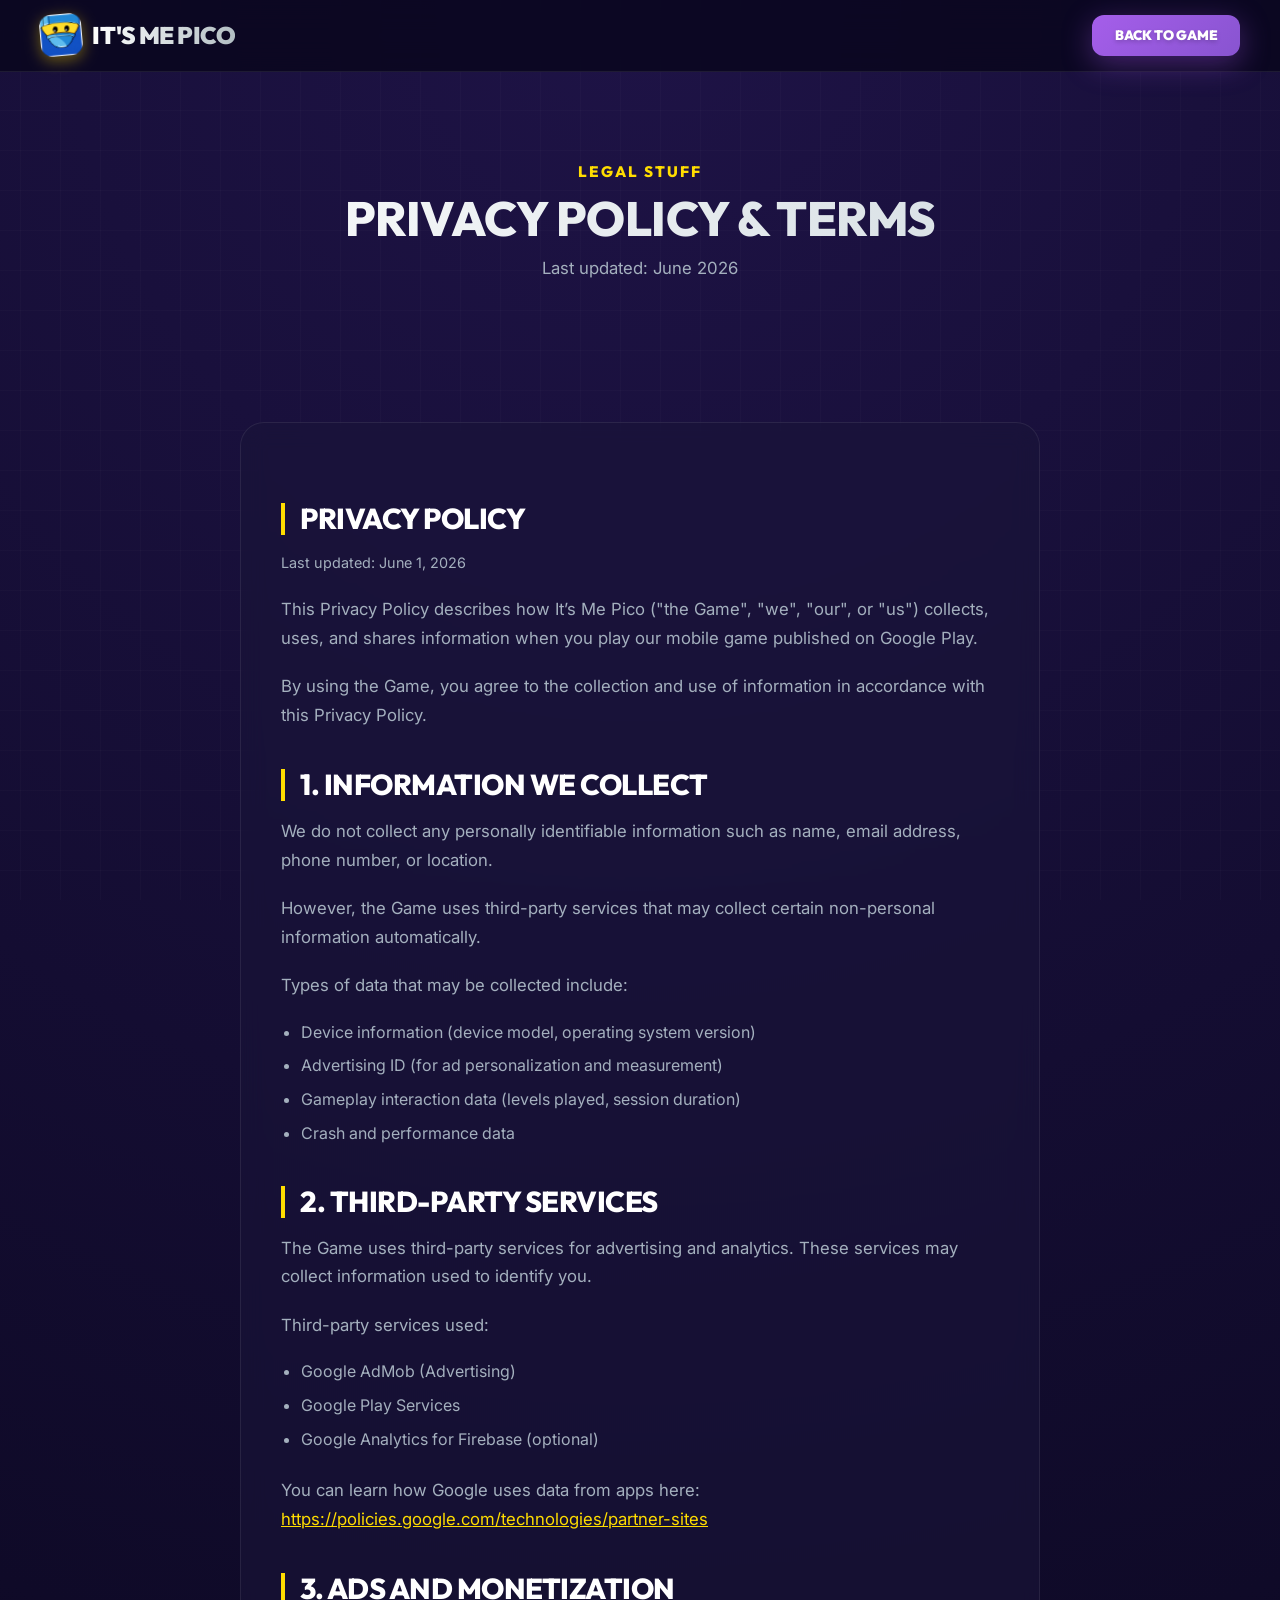
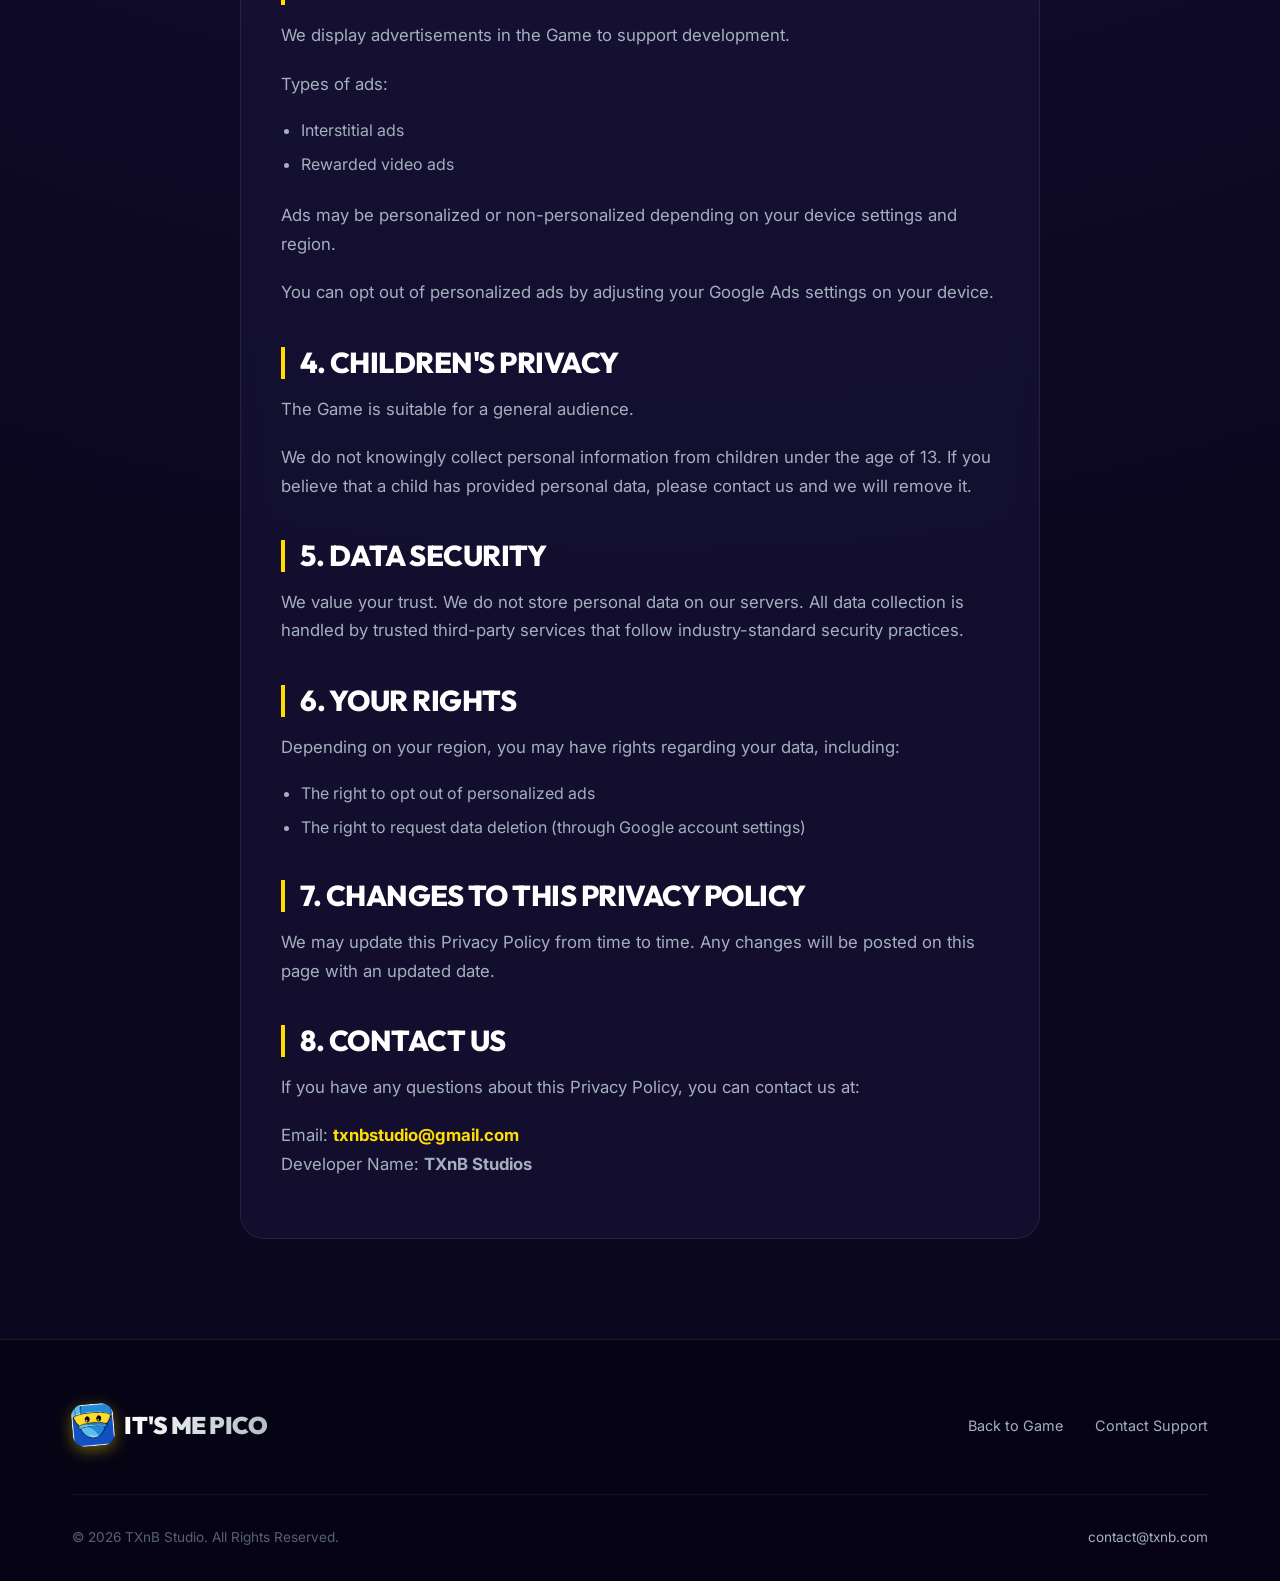
==== commit 1c6574fc: "Integrate official game icon, lobby home screen, and promo poster assets" ====
--- a/privacy.html
+++ b/privacy.html
@@ -10,7 +10,7 @@
   <meta name="robots" content="noindex, follow">
 
   <!-- Favicon & Stylesheet -->
-  <link rel="icon" type="image/png" href="assets/images/base_pico.png">
+  <link rel="icon" type="image/png" href="assets/images/game_icon.png">
   <link rel="stylesheet" href="css/style.css">
 </head>
 <body>
@@ -22,7 +22,7 @@
   <header class="main-header scrolled" id="header-nav-policy">
     <div class="nav-container">
       <a href="index.html" class="logo-link" id="nav-logo-link-policy">
-        <div class="logo-icon" aria-hidden="true">P</div>
+        <img class="logo-icon" src="assets/images/game_icon.png" alt="It's Me Pico Logo Icon">
         <span class="logo-text">IT'S ME PICO</span>
       </a>
       <a href="index.html" class="btn btn-secondary" id="btn-back-home" style="padding: 0.6rem 1.4rem; font-size: 0.85rem; border-radius: 12px;">Back to Game</a>
@@ -152,7 +152,7 @@
     <div class="section-container">
       <div class="footer-top">
         <a href="index.html" class="logo-link" id="footer-logo-link-policy">
-          <div class="logo-icon" aria-hidden="true">P</div>
+          <img class="logo-icon" src="assets/images/game_icon.png" alt="It's Me Pico Logo Icon">
           <span class="logo-text">IT'S ME PICO</span>
         </a>
         <div class="footer-nav">
--- a/css/style.css
+++ b/css/style.css
@@ -224,18 +224,11 @@
 .logo-icon {
   width: 42px;
   height: 42px;
-  background: linear-gradient(135deg, var(--pico-yellow) 0%, #ff9f00 100%);
   border-radius: 12px;
-  display: flex;
-  align-items: center;
-  justify-content: center;
-  font-family: var(--font-heading);
-  font-weight: 900;
-  font-size: 1.6rem;
-  color: #120e2e;
   box-shadow: 0 4px 15px var(--pico-yellow-glow);
   transform: rotate(-5deg);
   transition: var(--transition-bounce);
+  object-fit: cover;
 }
 
 .logo-link:hover .logo-icon {
@@ -671,6 +664,51 @@
   line-height: 1.7;
 }
 
+.about-poster-wrapper {
+  position: relative;
+  border-radius: 24px;
+  overflow: hidden;
+  box-shadow: 0 20px 40px rgba(0,0,0,0.5), 0 0 30px rgba(155, 81, 224, 0.15);
+  border: 4px solid var(--border-glass);
+  transform: rotate(-1.5deg);
+  transition: var(--transition-bounce);
+  max-width: 420px;
+  margin: 0 auto;
+  z-index: 10;
+}
+
+.about-poster-wrapper:hover {
+  transform: rotate(0deg) scale(1.02);
+  border-color: var(--pico-yellow);
+  box-shadow: 0 25px 50px rgba(0,0,0,0.7), 0 0 45px rgba(255, 221, 0, 0.25);
+}
+
+.about-poster-img {
+  width: 100%;
+  height: 100%;
+  display: block;
+  object-fit: cover;
+}
+
+.about-features-container {
+  margin-top: 4.5rem;
+  display: grid;
+  grid-template-columns: repeat(4, 1fr);
+  gap: 1.5rem;
+}
+
+@media (max-width: 1024px) {
+  .about-features-container {
+    grid-template-columns: repeat(2, 1fr);
+  }
+}
+
+@media (max-width: 600px) {
+  .about-features-container {
+    grid-template-columns: 1fr;
+  }
+}
+
 /* Characters Section */
 .char-showcase-container {
   display: grid;
@@ -688,15 +726,15 @@
 .char-main-preview {
   width: 100%;
   height: 380px;
-  background: radial-gradient(circle at center, #291c5c 0%, #110c2e 100%);
-  border-radius: 24px;
-  border: 2px solid rgba(255, 221, 0, 0.2);
+  background: radial-gradient(circle at center, #1b1244 0%, #0a0624 100%);
+  border-radius: 28px;
+  border: 2px solid rgba(255, 255, 255, 0.08);
   display: flex;
   align-items: center;
   justify-content: center;
   position: relative;
   overflow: hidden;
-  box-shadow: inset 0 0 50px rgba(0,0,0,0.5);
+  box-shadow: inset 0 0 60px rgba(0,0,0,0.8), 0 10px 30px rgba(0,0,0,0.4);
 }
 
 .char-preview-bg-glow {
@@ -710,13 +748,80 @@
   transition: var(--transition-smooth);
 }
 
+.char-preview-rays {
+  position: absolute;
+  top: -50%;
+  left: -50%;
+  width: 200%;
+  height: 200%;
+  background: repeating-conic-gradient(
+    from 0deg,
+    rgba(255, 255, 255, 0.03) 0deg 15deg,
+    transparent 15deg 30deg
+  );
+  animation: rotate-rays 25s linear infinite;
+  z-index: 1;
+  pointer-events: none;
+}
+
+@keyframes rotate-rays {
+  0% { transform: rotate(0deg); }
+  100% { transform: rotate(360deg); }
+}
+
 .char-preview-img {
-  width: 100%;
-  height: 100%;
-  object-fit: cover;
+  width: 230px;
+  height: 230px;
+  object-fit: contain;
+  z-index: 3;
+  transition: var(--transition-bounce);
+  animation: float-character 3.5s ease-in-out infinite alternate;
+  filter: drop-shadow(0 15px 12px rgba(0,0,0,0.6));
+}
+
+@keyframes float-character {
+  0% { transform: translateY(10px) scale(0.98); }
+  100% { transform: translateY(-15px) scale(1.02); }
+}
+
+.char-preview-pedestal {
+  position: absolute;
+  bottom: 30px;
+  width: 240px;
+  height: 45px;
+  background: linear-gradient(180deg, #3d2f75 0%, #201742 100%);
+  border: 2px solid rgba(255, 255, 255, 0.15);
+  border-radius: 50%;
   z-index: 2;
-  transition: var(--transition-bounce);
-  animation: float 4s ease-in-out infinite alternate;
+  box-shadow: 
+    0 10px 20px rgba(0,0,0,0.6), 
+    inset 0 4px 10px rgba(255, 255, 255, 0.1),
+    0 0 30px rgba(155, 81, 224, 0.2);
+  transition: var(--transition-smooth);
+}
+
+.char-preview-floor-shadow {
+  position: absolute;
+  bottom: 45px;
+  width: 140px;
+  height: 20px;
+  background: rgba(0, 0, 0, 0.65);
+  border-radius: 50%;
+  z-index: 2;
+  filter: blur(5px);
+  animation: float-shadow 3.5s ease-in-out infinite alternate;
+  pointer-events: none;
+}
+
+@keyframes float-shadow {
+  0% {
+    transform: scale(1.1);
+    opacity: 0.8;
+  }
+  100% {
+    transform: scale(0.8);
+    opacity: 0.45;
+  }
 }
 
 .char-stats-overlay {
@@ -745,10 +850,12 @@
 }
 
 .char-thumbnail-card {
-  background: rgba(255, 255, 255, 0.02);
-  border: 2px solid var(--border-glass);
+  background: rgba(25, 20, 58, 0.4);
+  backdrop-filter: blur(8px);
+  -webkit-backdrop-filter: blur(8px);
+  border: 1px solid var(--border-glass);
   border-radius: 20px;
-  padding: 1.2rem;
+  padding: 1.2rem 0.5rem;
   display: flex;
   flex-direction: column;
   align-items: center;
@@ -759,18 +866,36 @@
   overflow: hidden;
 }
 
+.char-thumbnail-card::before {
+  content: '';
+  position: absolute;
+  top: 15%;
+  width: 75px;
+  height: 75px;
+  border-radius: 50%;
+  background: radial-gradient(circle, rgba(255,255,255,0.06) 0%, transparent 70%);
+  z-index: 1;
+  transition: var(--transition-smooth);
+}
+
+.char-thumbnail-card.active::before {
+  background: radial-gradient(circle, var(--pico-yellow-glow) 0%, transparent 70%);
+}
+
 .char-thumbnail-card img {
-  width: 85px;
-  height: 85px;
-  object-fit: cover;
-  border-radius: 12px;
+  width: 75px;
+  height: 75px;
+  object-fit: contain;
+  z-index: 2;
   transition: var(--transition-bounce);
+  filter: drop-shadow(0 4px 6px rgba(0,0,0,0.3));
 }
 
 .char-thumbnail-card h4 {
   font-size: 0.95rem;
   text-align: center;
   letter-spacing: 0.5px;
+  z-index: 2;
 }
 
 .char-thumbnail-card.active {
